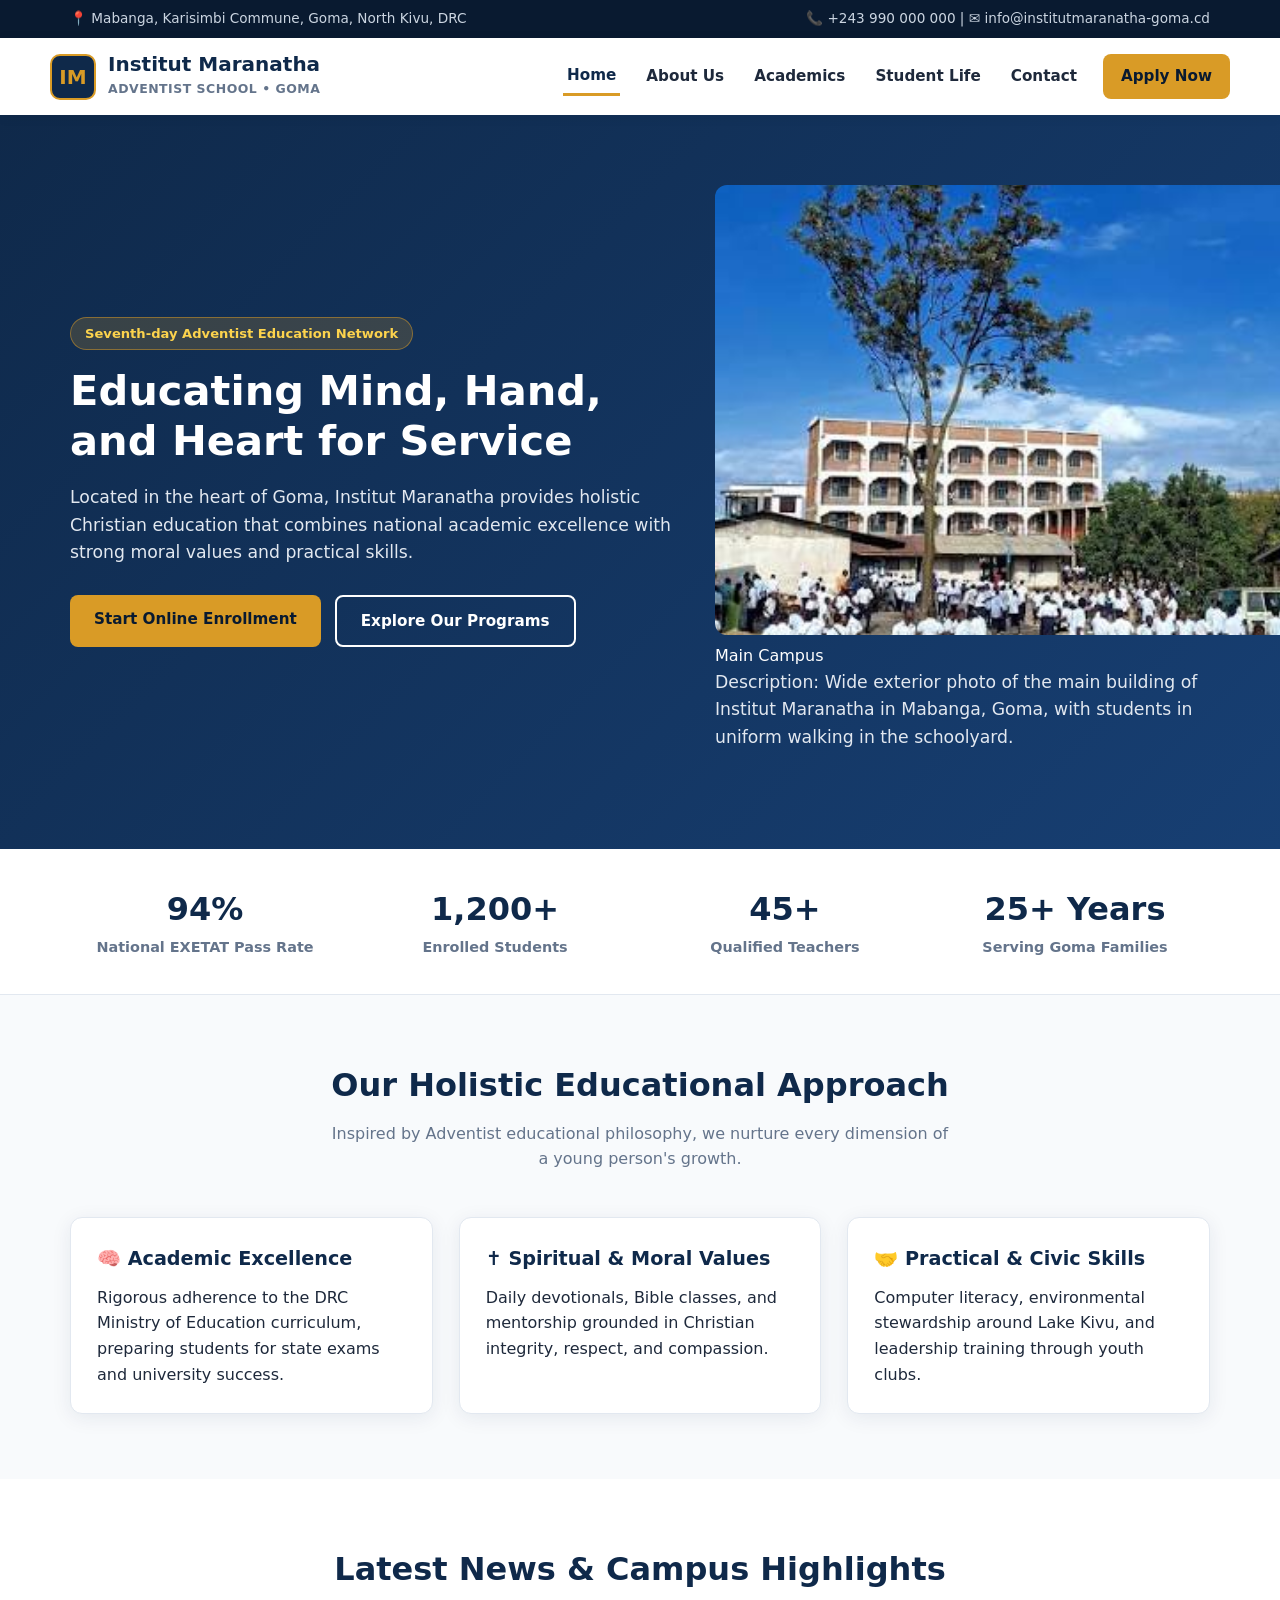
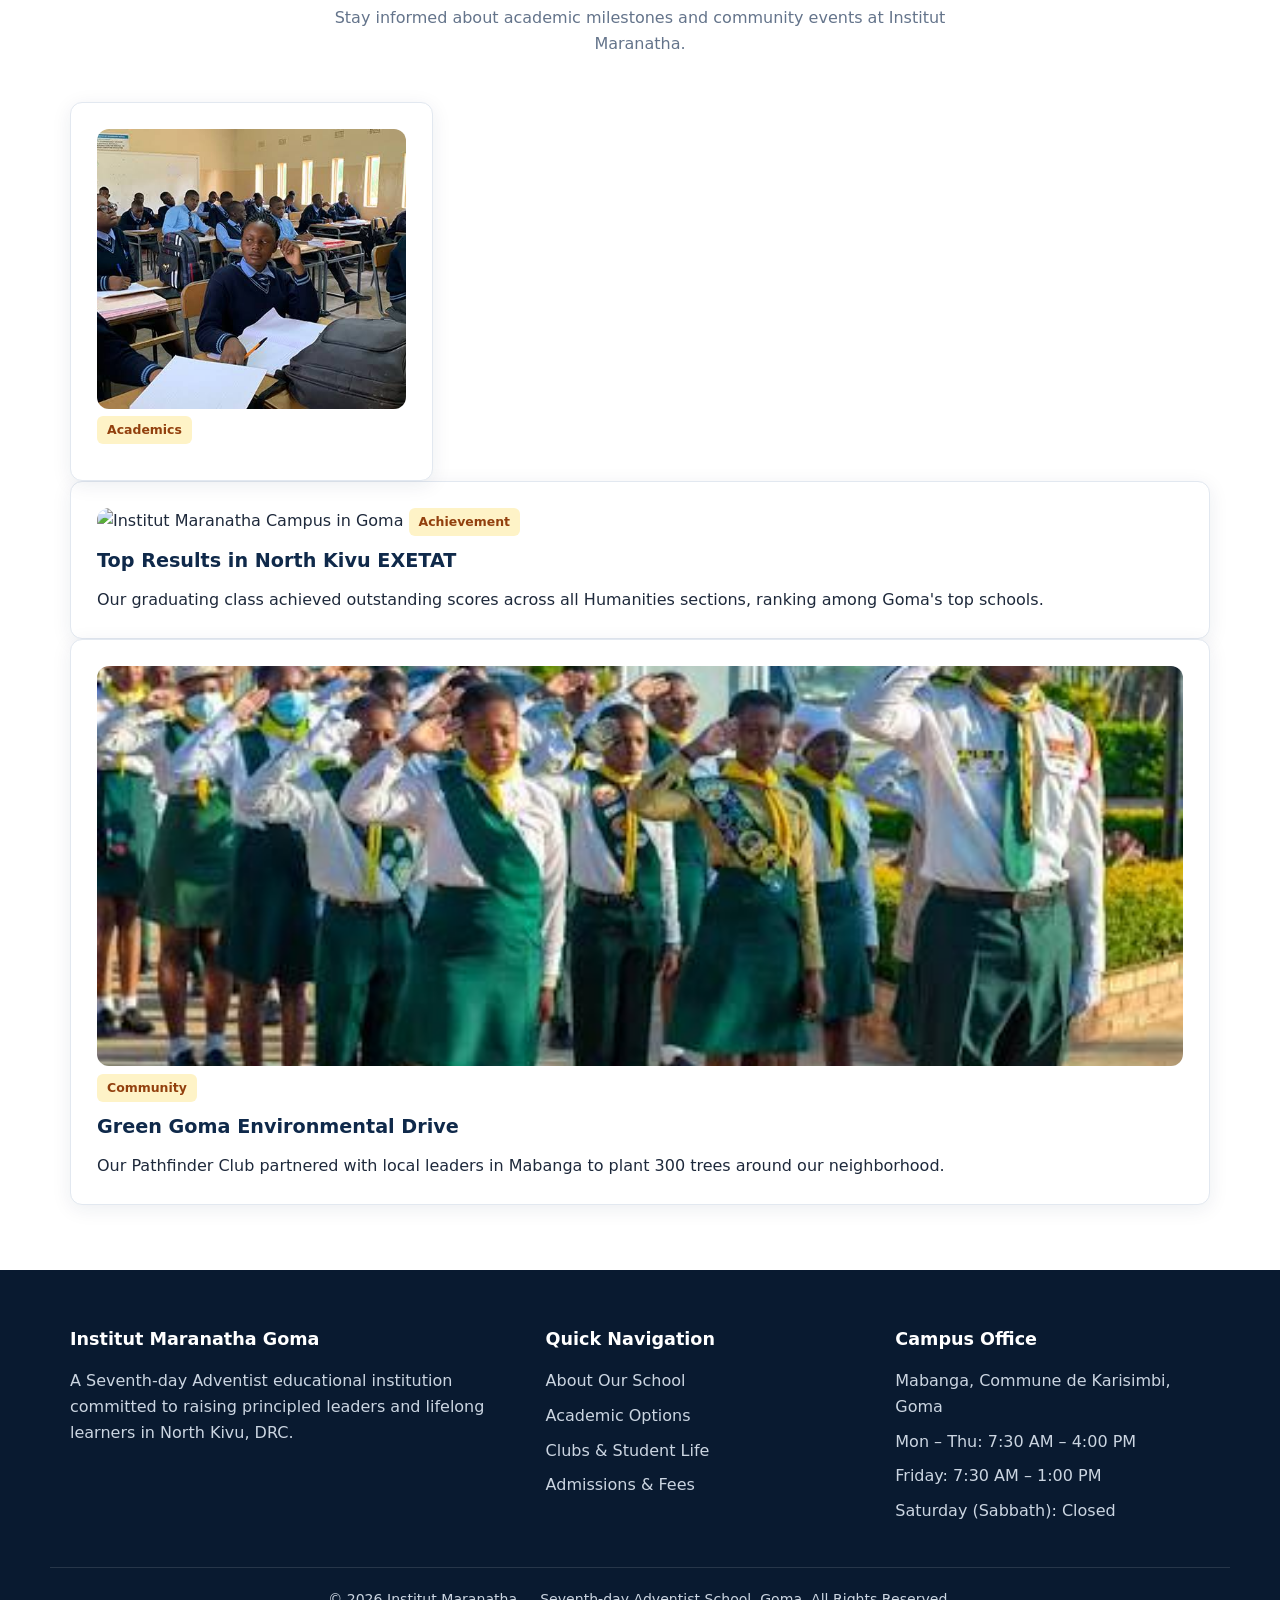
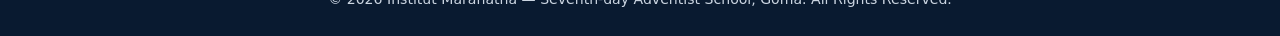
==== index.html @ 22b6304e "Create index.html" ====
<!DOCTYPE html>
<html lang="en">
<head>
  <meta charset="UTF-8">
  <meta name="viewport" content="width=device-width, initial-scale=1.0">
  <title>Institut Maranatha Goma | Seventh-day Adventist School</title>
  <link rel="stylesheet" href="style.css">
</head>
<body>

  <!-- Top Info Bar -->
  <div class="top-bar">
    <div class="container">
      <span>📍 Mabanga, Karisimbi Commune, Goma, North Kivu, DRC</span>
      <span>📞 +243 990 000 000 | ✉️ info@institutmaranatha-goma.cd</span>
    </div>
  </div>

  <!-- Main Navigation -->
  <header>
    <div class="container navbar">
      <a href="index.html" class="logo">
        <div class="logo-badge">IM</div>
        <div class="logo-text">
          <h1>Institut Maranatha</h1>
          <span>Adventist School • Goma</span>
        </div>
      </a>
      <button class="menu-toggle" id="menuToggle" aria-label="Open Menu">☰</button>
      <nav class="nav-links" id="navLinks">
        <a href="index.html" class="active">Home</a>
        <a href="about.html">About Us</a>
        <a href="academics.html">Academics</a>
        <a href="student-life.html">Student Life</a>
        <a href="contact.html">Contact</a>
        <a href="admissions.html" class="nav-cta">Apply Now</a>
      </nav>
    </div>
  </header>

  <!-- Hero Section -->
  <section class="hero">
    <div class="container hero-grid">
      <div>
        <span class="badge">Seventh-day Adventist Education Network</span>
        <h2>Educating Mind, Hand, and Heart for Service</h2>
        <p>
          Located in the heart of Goma, Institut Maranatha provides holistic Christian education that combines national academic excellence with strong moral values and practical skills.
        </p>
        <div class="btn-group">
          <a href="admissions.html" class="btn btn-primary">Start Online Enrollment</a>
          <a href="academics.html" class="btn btn-outline">Explore Our Programs</a>
        </div>
      </div>

      <!-- PHOTO INSERTION FRAME 1 -->
      <div><img src="images.jpg" alt="Institut Maranatha Campus in Goma" style="width: 120%; height: 450px; object-fit: cover; border-radius: 12px;">
        <span class="cam-icon">Main Campus</span>
        
        <p style="color: #e2e8f0;">
          Description: Wide exterior photo of the main building of Institut Maranatha in Mabanga, Goma, with students in uniform walking in the schoolyard.
        </p>
      
    </div>
  </section>

  <!-- Key Statistics -->
  <section class="stats-bar">
    <div class="container grid-4">
      <div class="stat-item">
        <h3>94%</h3>
        <p>National EXETAT Pass Rate</p>
      </div>
      <div class="stat-item">
        <h3>1,200+</h3>
        <p>Enrolled Students</p>
      </div>
      <div class="stat-item">
        <h3>45+</h3>
        <p>Qualified Teachers</p>
      </div>
      <div class="stat-item">
        <h3>25+ Years</h3>
        <p>Serving Goma Families</p>
      </div>
    </div>
  </section>

  <!-- Three Pillars of Adventist Education -->
  <section class="section">
    <div class="container">
      <div class="section-title">
        <h2>Our Holistic Educational Approach</h2>
        <p>Inspired by Adventist educational philosophy, we nurture every dimension of a young person's growth.</p>
      </div>

      <div class="grid-3">
        <div class="card">
          <h3>🧠 Academic Excellence</h3>
          <p>Rigorous adherence to the DRC Ministry of Education curriculum, preparing students for state exams and university success.</p>
        </div>
        <div class="card">
          <h3>✝️ Spiritual & Moral Values</h3>
          <p>Daily devotionals, Bible classes, and mentorship grounded in Christian integrity, respect, and compassion.</p>
        </div>
        <div class="card">
          <h3>🤝 Practical & Civic Skills</h3>
          <p>Computer literacy, environmental stewardship around Lake Kivu, and leadership training through youth clubs.</p>
        </div>
      </div>
    </div>
  </section>

  <!-- Campus News & Updates -->
  <section class="section section-alt">
    <div class="container">
      <div class="section-title">
        <h2>Latest News & Campus Highlights</h2>
        <p>Stay informed about academic milestones and community events at Institut Maranatha.</p>
      </div>

      <div class="grid-3">
        <div class="card">
          <!-- PHOTO INSERTION FRAME 2 -->
           <img src="students in class.jpg" alt="Institut Maranatha Campus in Goma" style="width: 100%; height: 280px; object-fit: cover; border-radius: 12px;">
          <span class="tag">Academics</span>
        </div>

          
          
        </div>

        <div class="card">
          <!-- PHOTO INSERTION FRAME 3 -->
           <img src="finalist student.jpg" alt="Institut Maranatha Campus in Goma" style="width: 100%;
            height: 280px; object-fit: cover; border-radius: 12px;">
          <span class="tag">Achievement</span>
          <h3>Top Results in North Kivu EXETAT</h3>
          <p>Our graduating class achieved outstanding scores across all Humanities sections, ranking among Goma's top schools.</p>
        </div>

        <div class="card">
          <!-- PHOTO INSERTION FRAME 4 -->
           <img src="pathound student.jpg" alt="Institut Maranatha Campus in Goma" style="width: 100%; height: 400px; object-fit: cover; border-radius: 12px;">
          
          <span class="tag">Community</span>
          <h3>Green Goma Environmental Drive</h3>
          <p>Our Pathfinder Club partnered with local leaders in Mabanga to plant 300 trees around our neighborhood.</p>
        </div>
      </div>
    </div>
  </section>

  <!-- Footer -->
  <footer>
    <div class="container footer-grid">
      <div>
        <h4>Institut Maranatha Goma</h4>
        <p>A Seventh-day Adventist educational institution committed to raising principled leaders and lifelong learners in North Kivu, DRC.</p>
      </div>
      <div>
        <h4>Quick Navigation</h4>
        <ul>
          <li><a href="about.html">About Our School</a></li>
          <li><a href="academics.html">Academic Options</a></li>
          <li><a href="student-life.html">Clubs & Student Life</a></li>
          <li><a href="admissions.html">Admissions & Fees</a></li>
        </ul>
      </div>
      <div>
        <h4>Campus Office</h4>
        <ul>
          <li>Mabanga, Commune de Karisimbi, Goma</li>
          <li>Mon – Thu: 7:30 AM – 4:00 PM</li>
          <li>Friday: 7:30 AM – 1:00 PM</li>
          <li>Saturday (Sabbath): Closed</li>
        </ul>
      </div>
    </div>
    <div class="container footer-bottom">
      <p>&copy; 2026 Institut Maranatha — Seventh-day Adventist School, Goma. All Rights Reserved.</p>
    </div>
  </footer>

  <script src="script.js"></script>
</body>
</html>
---- style.css ----
/* =========================================
   INSTITUT MARANATHA - SHARED STYLESHEET
   ========================================= */
:root {
  --navy: #0f294a;
  --navy-dark: #091a30;
  --gold: #d99b26;
  --gold-light: #fef3c7;
  --forest: #1e5631;
  --bg-light: #f8fafc;
  --white: #ffffff;
  --text-dark: #1e293b;
  --text-muted: #64748b;
  --border: #e2e8f0;
  --radius: 12px;
  --shadow: 0 4px 20px rgba(15, 41, 74, 0.08);
}

* {
  box-sizing: border-box;
  margin: 0;
  padding: 0;
}

body {
  font-family: 'Segoe UI', system-ui, -apple-system, sans-serif;
  background-color: var(--bg-light);
  color: var(--text-dark);
  line-height: 1.6;
}

a {
  text-decoration: none;
  color: inherit;
}

ul {
  list-style: none;
}

.container {
  max-width: 1180px;
  margin: 0 auto;
  padding: 0 20px;
}

/* --- TOP BAR & NAVIGATION --- */
.top-bar {
  background-color: var(--navy-dark);
  color: #cbd5e1;
  font-size: 0.85rem;
  padding: 8px 0;
}

.top-bar .container {
  display: flex;
  justify-content: space-between;
  flex-wrap: wrap;
  gap: 10px;
}

header {
  background-color: var(--white);
  box-shadow: 0 2px 12px rgba(0, 0, 0, 0.06);
  position: sticky;
  top: 0;
  z-index: 1000;
}

.navbar {
  display: flex;
  justify-content: space-between;
  align-items: center;
  padding: 15px 0;
}

.logo {
  display: flex;
  align-items: center;
  gap: 12px;
}

.logo-badge {
  width: 46px;
  height: 46px;
  background-color: var(--navy);
  color: var(--gold);
  border-radius: 10px;
  display: flex;
  align-items: center;
  justify-content: center;
  font-weight: 800;
  font-size: 1.25rem;
  border: 2px solid var(--gold);
}

.logo-text h1 {
  font-size: 1.25rem;
  color: var(--navy);
  line-height: 1.1;
}

.logo-text span {
  font-size: 0.78rem;
  color: var(--text-muted);
  font-weight: 600;
  text-transform: uppercase;
  letter-spacing: 0.5px;
}

.nav-links {
  display: flex;
  align-items: center;
  gap: 22px;
}

.nav-links a {
  font-weight: 600;
  font-size: 0.95rem;
  color: var(--text-dark);
  padding: 6px 4px;
  transition: color 0.2s;
}

.nav-links a:hover,
.nav-links a.active {
  color: var(--navy);
  border-bottom: 3px solid var(--gold);
}

.nav-cta {
  background-color: var(--gold);
  color: var(--navy-dark) !important;
  padding: 10px 18px !important;
  border-radius: 8px;
  border-bottom: none !important;
  font-weight: 700 !important;
}

.nav-cta:hover {
  background-color: #c2871b;
}

.menu-toggle {
  display: none;
  background: none;
  border: 2px solid var(--navy);
  color: var(--navy);
  font-size: 1.4rem;
  padding: 4px 10px;
  border-radius: 6px;
  cursor: pointer;
}

/* --- PHOTO PLACEHOLDER FRAMES --- */
.photo-frame {
  background-color: #eef2f6;
  border: 2.5px dashed #94a3b8;
  border-radius: var(--radius);
  display: flex;
  flex-direction: column;
  align-items: center;
  justify-content: center;
  text-align: center;
  padding: 24px;
  color: #475569;
  min-height: 240px;
  transition: border-color 0.2s, background-color 0.2s;
}

.photo-frame:hover {
  border-color: var(--navy);
  background-color: #e2e8f0;
}

.photo-frame .cam-icon {
  font-size: 2.2rem;
  margin-bottom: 10px;
}

.photo-frame strong {
  color: var(--navy);
  font-size: 0.95rem;
  margin-bottom: 6px;
  display: block;
}

.photo-frame p {
  font-size: 0.85rem;
  max-width: 340px;
  color: #475569;
}

/* --- HERO & PAGE HEADERS --- */
.hero {
  background: linear-gradient(135deg, var(--navy) 0%, #173f73 100%);
  color: var(--white);
  padding: 70px 0;
}

.hero-grid {
  display: grid;
  grid-template-columns: 1.1fr 0.9fr;
  gap: 40px;
  align-items: center;
}

.badge {
  display: inline-block;
  background-color: rgba(217, 155, 38, 0.2);
  color: #fcd34d;
  border: 1px solid rgba(217, 155, 38, 0.5);
  padding: 5px 14px;
  border-radius: 50px;
  font-size: 0.82rem;
  font-weight: 700;
  margin-bottom: 16px;
}

.hero h2 {
  font-size: 2.6rem;
  line-height: 1.2;
  margin-bottom: 18px;
}

.hero p {
  font-size: 1.08rem;
  color: #e2e8f0;
  margin-bottom: 28px;
}

.btn-group {
  display: flex;
  gap: 14px;
  flex-wrap: wrap;
}

.btn {
  display: inline-block;
  padding: 12px 24px;
  border-radius: 8px;
  font-weight: 700;
  cursor: pointer;
  border: none;
  font-size: 0.95rem;
  transition: transform 0.15s, background-color 0.2s;
}

.btn:hover {
  transform: translateY(-2px);
}

.btn-primary {
  background-color: var(--gold);
  color: var(--navy-dark);
}

.btn-outline {
  border: 2px solid var(--white);
  color: var(--white);
  background: transparent;
}

.btn-navy {
  background-color: var(--navy);
  color: var(--white);
}

.page-header {
  background-color: var(--navy);
  color: var(--white);
  padding: 50px 0;
  text-align: center;
}

.page-header h1 {
  font-size: 2.2rem;
  margin-bottom: 10px;
}

.page-header p {
  color: #cbd5e1;
  max-width: 650px;
  margin: 0 auto;
}

/* --- SECTIONS & GRIDS --- */
.section {
  padding: 65px 0;
}

.section-alt {
  background-color: var(--white);
}

.section-title {
  text-align: center;
  margin-bottom: 45px;
}

.section-title h2 {
  font-size: 2rem;
  color: var(--navy);
  margin-bottom: 10px;
}

.section-title p {
  color: var(--text-muted);
  max-width: 620px;
  margin: 0 auto;
}

.grid-2 {
  display: grid;
  grid-template-columns: repeat(2, 1fr);
  gap: 32px;
  align-items: center;
}

.grid-3 {
  display: grid;
  grid-template-columns: repeat(3, 1fr);
  gap: 26px;
}

.grid-4 {
  display: grid;
  grid-template-columns: repeat(4, 1fr);
  gap: 20px;
}

.card {
  background-color: var(--white);
  border-radius: var(--radius);
  padding: 26px;
  box-shadow: var(--shadow);
  border: 1px solid var(--border);
}

.card h3 {
  color: var(--navy);
  margin-bottom: 10px;
  font-size: 1.2rem;
}

/* --- STATS BAR --- */
.stats-bar {
  background-color: var(--white);
  padding: 35px 0;
  border-bottom: 1px solid var(--border);
}

.stat-item {
  text-align: center;
}

.stat-item h3 {
  font-size: 2rem;
  color: var(--navy);
}

.stat-item p {
  color: var(--text-muted);
  font-weight: 600;
  font-size: 0.9rem;
}

/* --- FILTER BUTTONS (ACADEMICS) --- */
.filter-bar {
  display: flex;
  justify-content: center;
  gap: 12px;
  flex-wrap: wrap;
  margin-bottom: 35px;
}

.filter-btn {
  padding: 10px 20px;
  border-radius: 50px;
  border: 2px solid var(--navy);
  background: var(--white);
  color: var(--navy);
  font-weight: 700;
  cursor: pointer;
}

.filter-btn.active,
.filter-btn:hover {
  background: var(--navy);
  color: var(--white);
}

.tag {
  display: inline-block;
  font-size: 0.78rem;
  font-weight: 700;
  padding: 4px 10px;
  border-radius: 6px;
  background-color: var(--gold-light);
  color: #92400e;
  margin-bottom: 10px;
}

/* --- FORMS --- */
.form-group {
  margin-bottom: 18px;
}

.form-group label {
  display: block;
  font-weight: 600;
  margin-bottom: 6px;
  color: var(--navy);
}

.form-group input,
.form-group select,
.form-group textarea {
  width: 100%;
  padding: 12px;
  border: 1.5px solid #cbd5e1;
  border-radius: 8px;
  font-size: 0.95rem;
  font-family: inherit;
}

.form-group input:focus,
.form-group select:focus,
.form-group textarea:focus {
  outline: none;
  border-color: var(--navy);
}

.alert-box {
  display: none;
  padding: 16px;
  border-radius: 8px;
  margin-top: 18px;
  font-weight: 600;
}

.alert-success {
  background-color: #dcfce7;
  color: #166534;
  border: 1px solid #86efac;
}

.alert-error {
  background-color: #fee2e2;
  color: #991b1b;
  border: 1px solid #fca5a5;
}

/* --- FOOTER --- */
footer {
  background-color: var(--navy-dark);
  color: #cbd5e1;
  padding: 55px 0 25px;
}

.footer-grid {
  display: grid;
  grid-template-columns: 1.4fr 1fr 1fr;
  gap: 35px;
  margin-bottom: 35px;
}

footer h4 {
  color: var(--white);
  margin-bottom: 15px;
  font-size: 1.1rem;
}

footer ul li {
  margin-bottom: 9px;
}

footer ul a:hover {
  color: var(--gold);
}

.footer-bottom {
  border-top: 1px solid rgba(255, 255, 255, 0.12);
  padding-top: 20px;
  text-align: center;
  font-size: 0.88rem;
}

/* --- RESPONSIVE DESIGN --- */
@media (max-width: 900px) {
  .hero-grid,
  .grid-2,
  .grid-3,
  .grid-4,
  .footer-grid {
    grid-template-columns: 1fr;
  }

  .menu-toggle {
    display: block;
  }

  .nav-links {
    display: none;
    flex-direction: column;
    position: absolute;
    top: 76px;
    left: 0;
    width: 100%;
    background-color: var(--white);
    padding: 20px;
    box-shadow: 0 10px 20px rgba(0, 0, 0, 0.1);
    align-items: flex-start;
  }

  .nav-links.open {
    display: flex;
  }
}
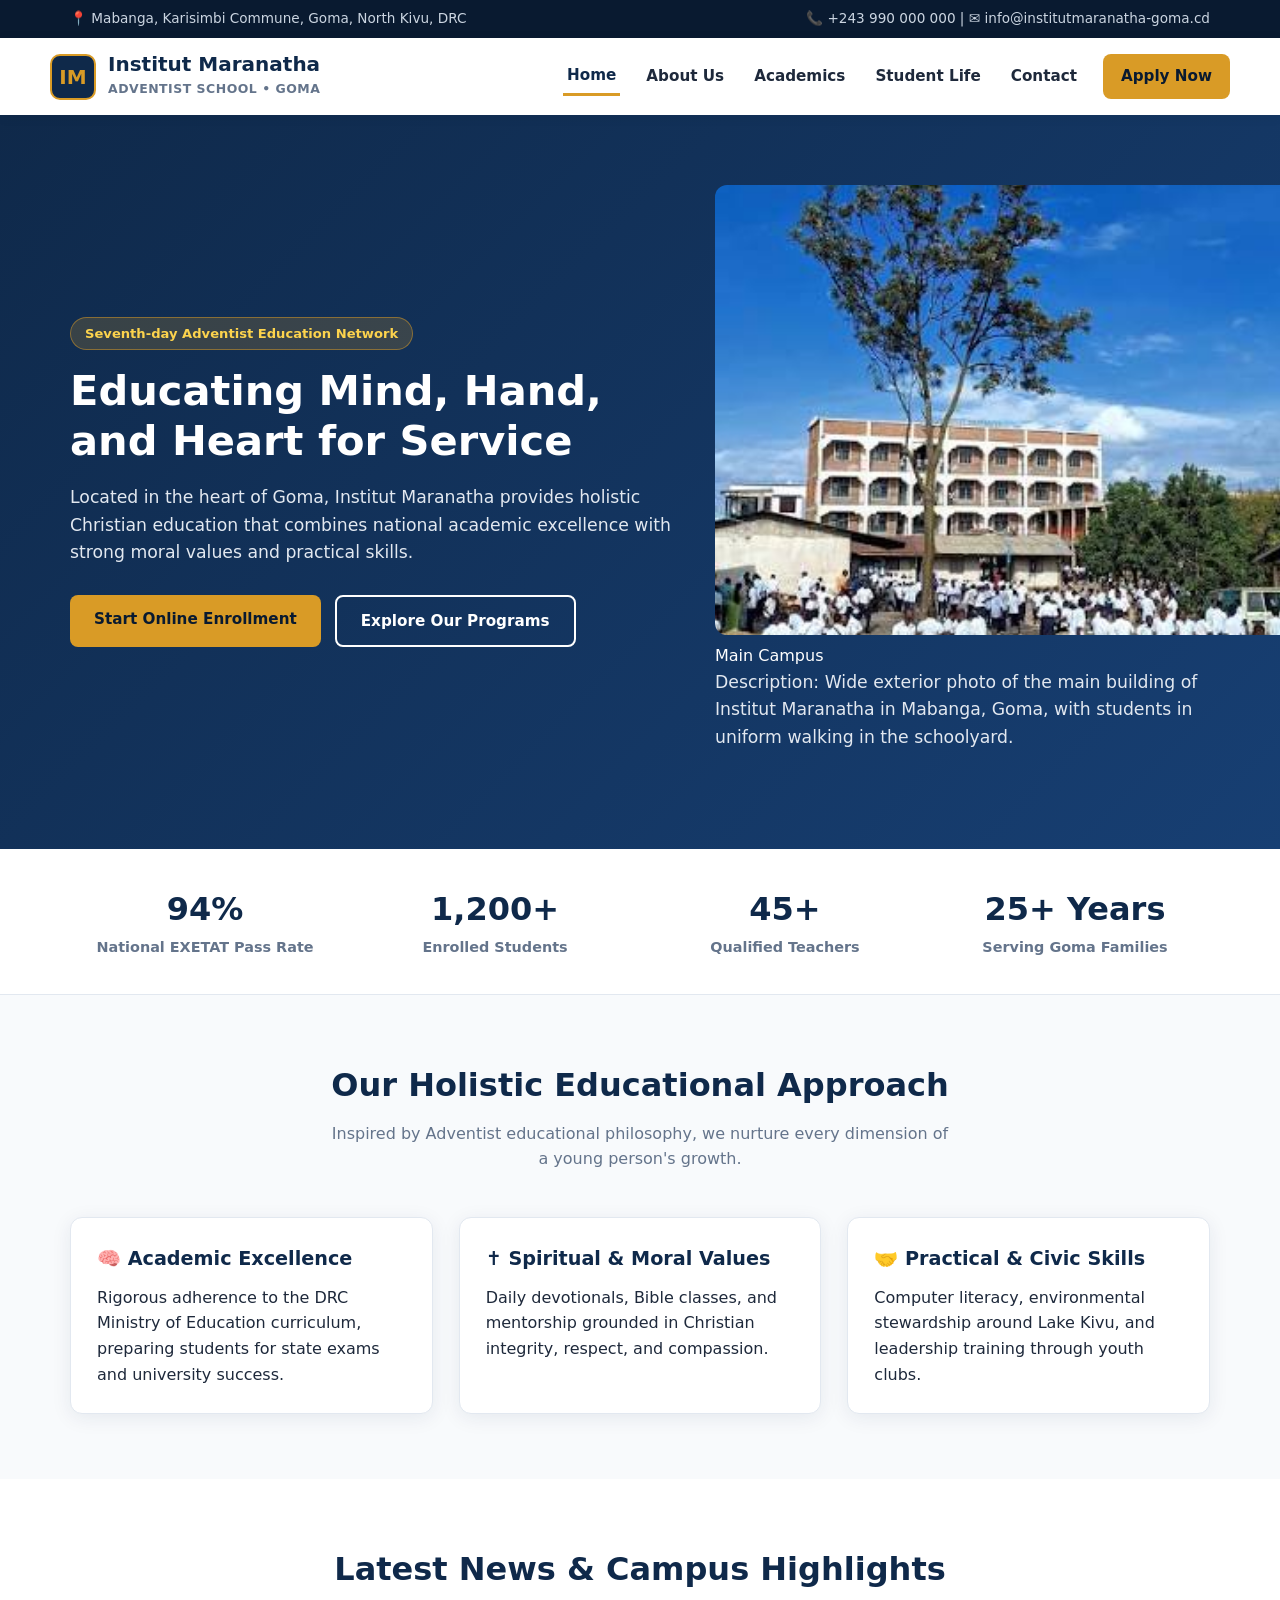
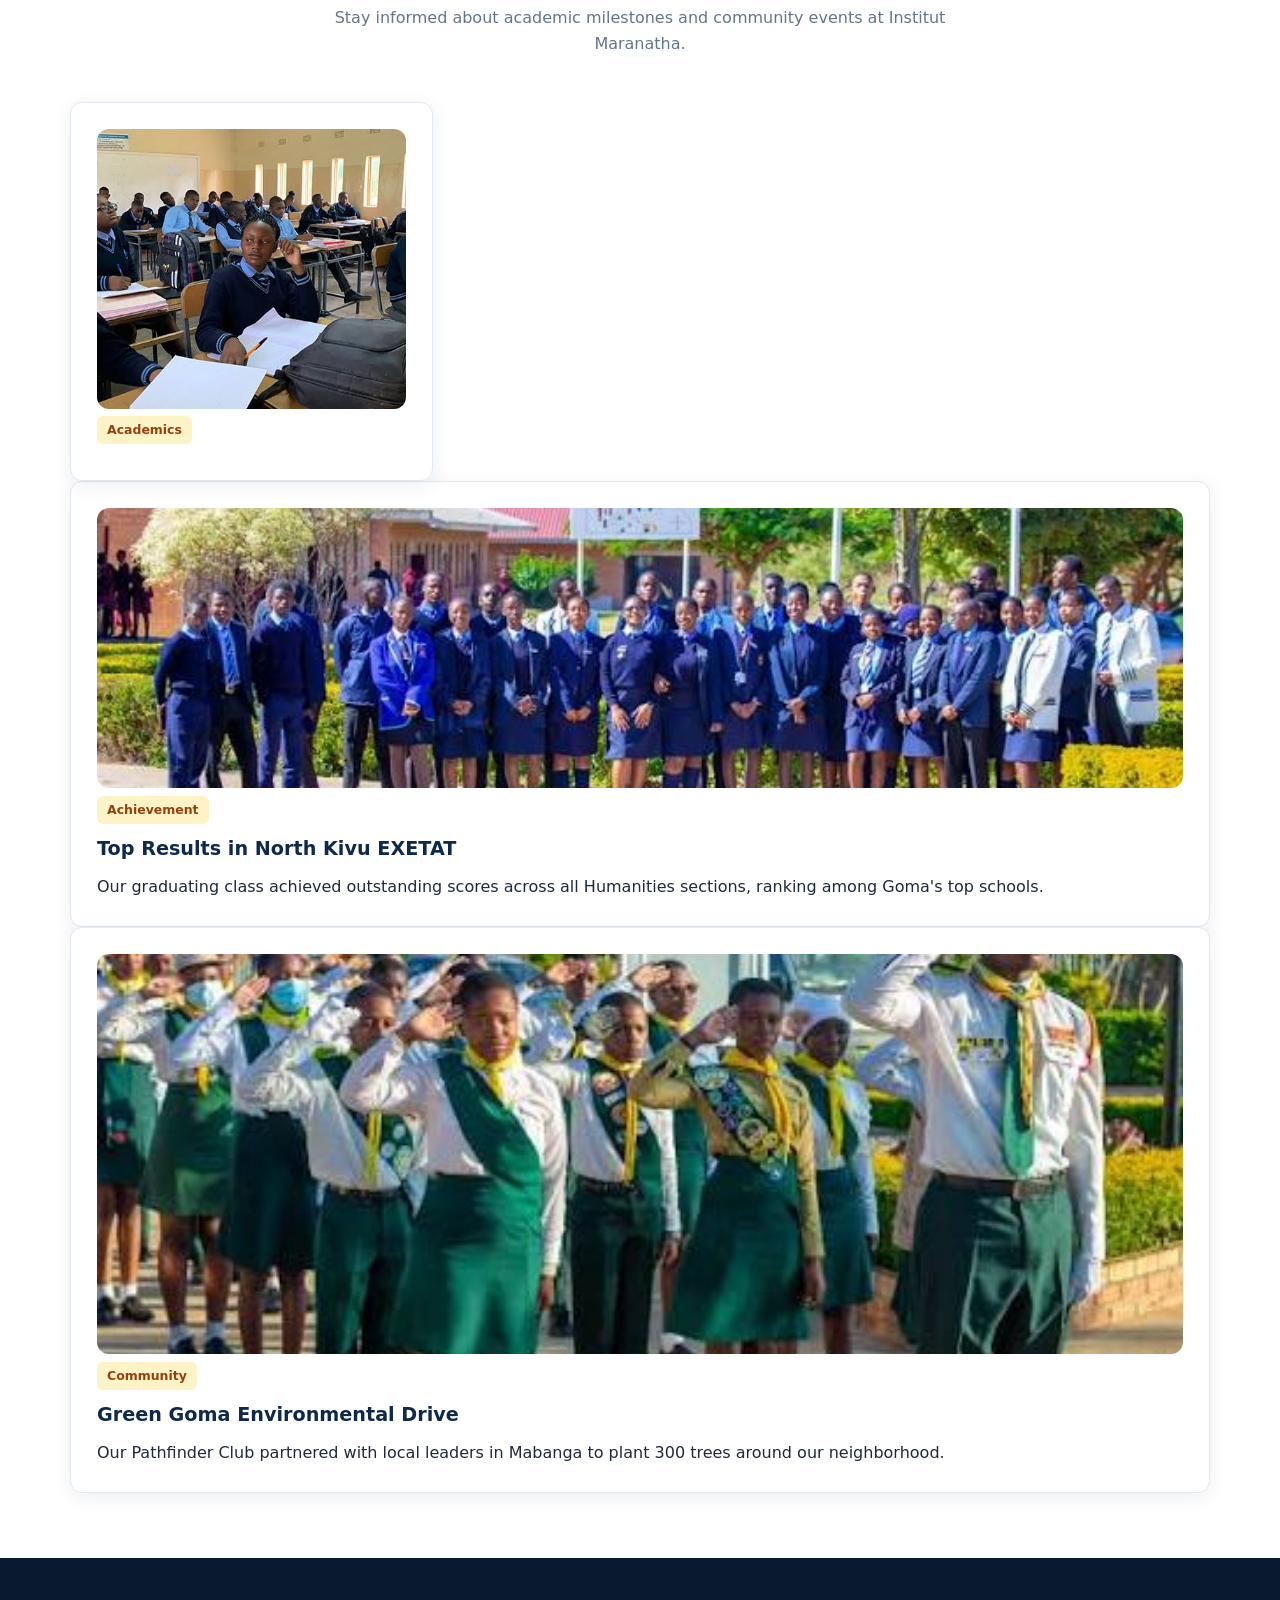
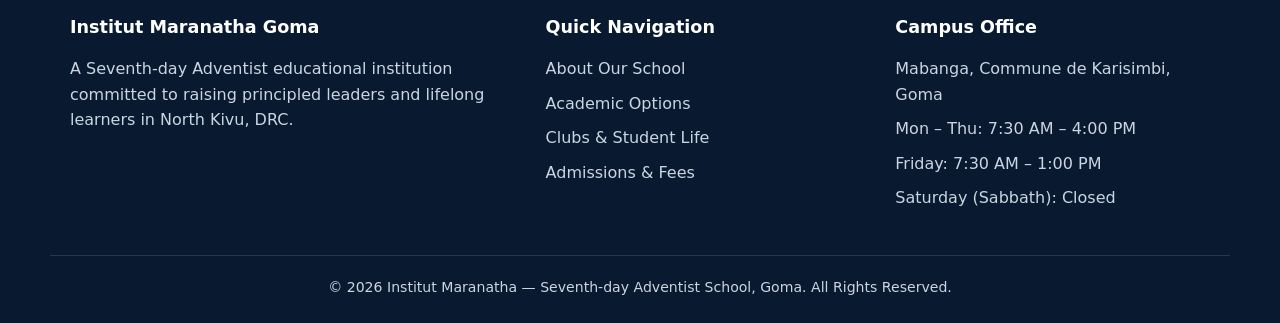
==== commit c3e191c4: "Update index.html" ====
--- a/index.html
+++ b/index.html
@@ -8,7 +8,7 @@
 </head>
 <body>
 
-  <!-- Top Info Bar -->
+  
   <div class="top-bar">
     <div class="container">
       <span>📍 Mabanga, Karisimbi Commune, Goma, North Kivu, DRC</span>
@@ -16,7 +16,7 @@
     </div>
   </div>
 
-  <!-- Main Navigation -->
+  
   <header>
     <div class="container navbar">
       <a href="index.html" class="logo">
@@ -38,7 +38,6 @@
     </div>
   </header>
 
-  <!-- Hero Section -->
   <section class="hero">
     <div class="container hero-grid">
       <div>
@@ -53,7 +52,6 @@
         </div>
       </div>
 
-      <!-- PHOTO INSERTION FRAME 1 -->
       <div><img src="images.jpg" alt="Institut Maranatha Campus in Goma" style="width: 120%; height: 450px; object-fit: cover; border-radius: 12px;">
         <span class="cam-icon">Main Campus</span>
         
@@ -64,7 +62,6 @@
     </div>
   </section>
 
-  <!-- Key Statistics -->
   <section class="stats-bar">
     <div class="container grid-4">
       <div class="stat-item">
@@ -86,7 +83,7 @@
     </div>
   </section>
 
-  <!-- Three Pillars of Adventist Education -->
+ 
   <section class="section">
     <div class="container">
       <div class="section-title">
@@ -111,7 +108,6 @@
     </div>
   </section>
 
-  <!-- Campus News & Updates -->
   <section class="section section-alt">
     <div class="container">
       <div class="section-title">
@@ -121,7 +117,7 @@
 
       <div class="grid-3">
         <div class="card">
-          <!-- PHOTO INSERTION FRAME 2 -->
+         
            <img src="students in class.jpg" alt="Institut Maranatha Campus in Goma" style="width: 100%; height: 280px; object-fit: cover; border-radius: 12px;">
           <span class="tag">Academics</span>
         </div>
@@ -131,7 +127,7 @@
         </div>
 
         <div class="card">
-          <!-- PHOTO INSERTION FRAME 3 -->
+          
            <img src="finalist student.jpg" alt="Institut Maranatha Campus in Goma" style="width: 100%;
             height: 280px; object-fit: cover; border-radius: 12px;">
           <span class="tag">Achievement</span>
@@ -140,7 +136,7 @@
         </div>
 
         <div class="card">
-          <!-- PHOTO INSERTION FRAME 4 -->
+          
            <img src="pathound student.jpg" alt="Institut Maranatha Campus in Goma" style="width: 100%; height: 400px; object-fit: cover; border-radius: 12px;">
           
           <span class="tag">Community</span>
@@ -151,7 +147,7 @@
     </div>
   </section>
 
-  <!-- Footer -->
+
   <footer>
     <div class="container footer-grid">
       <div>
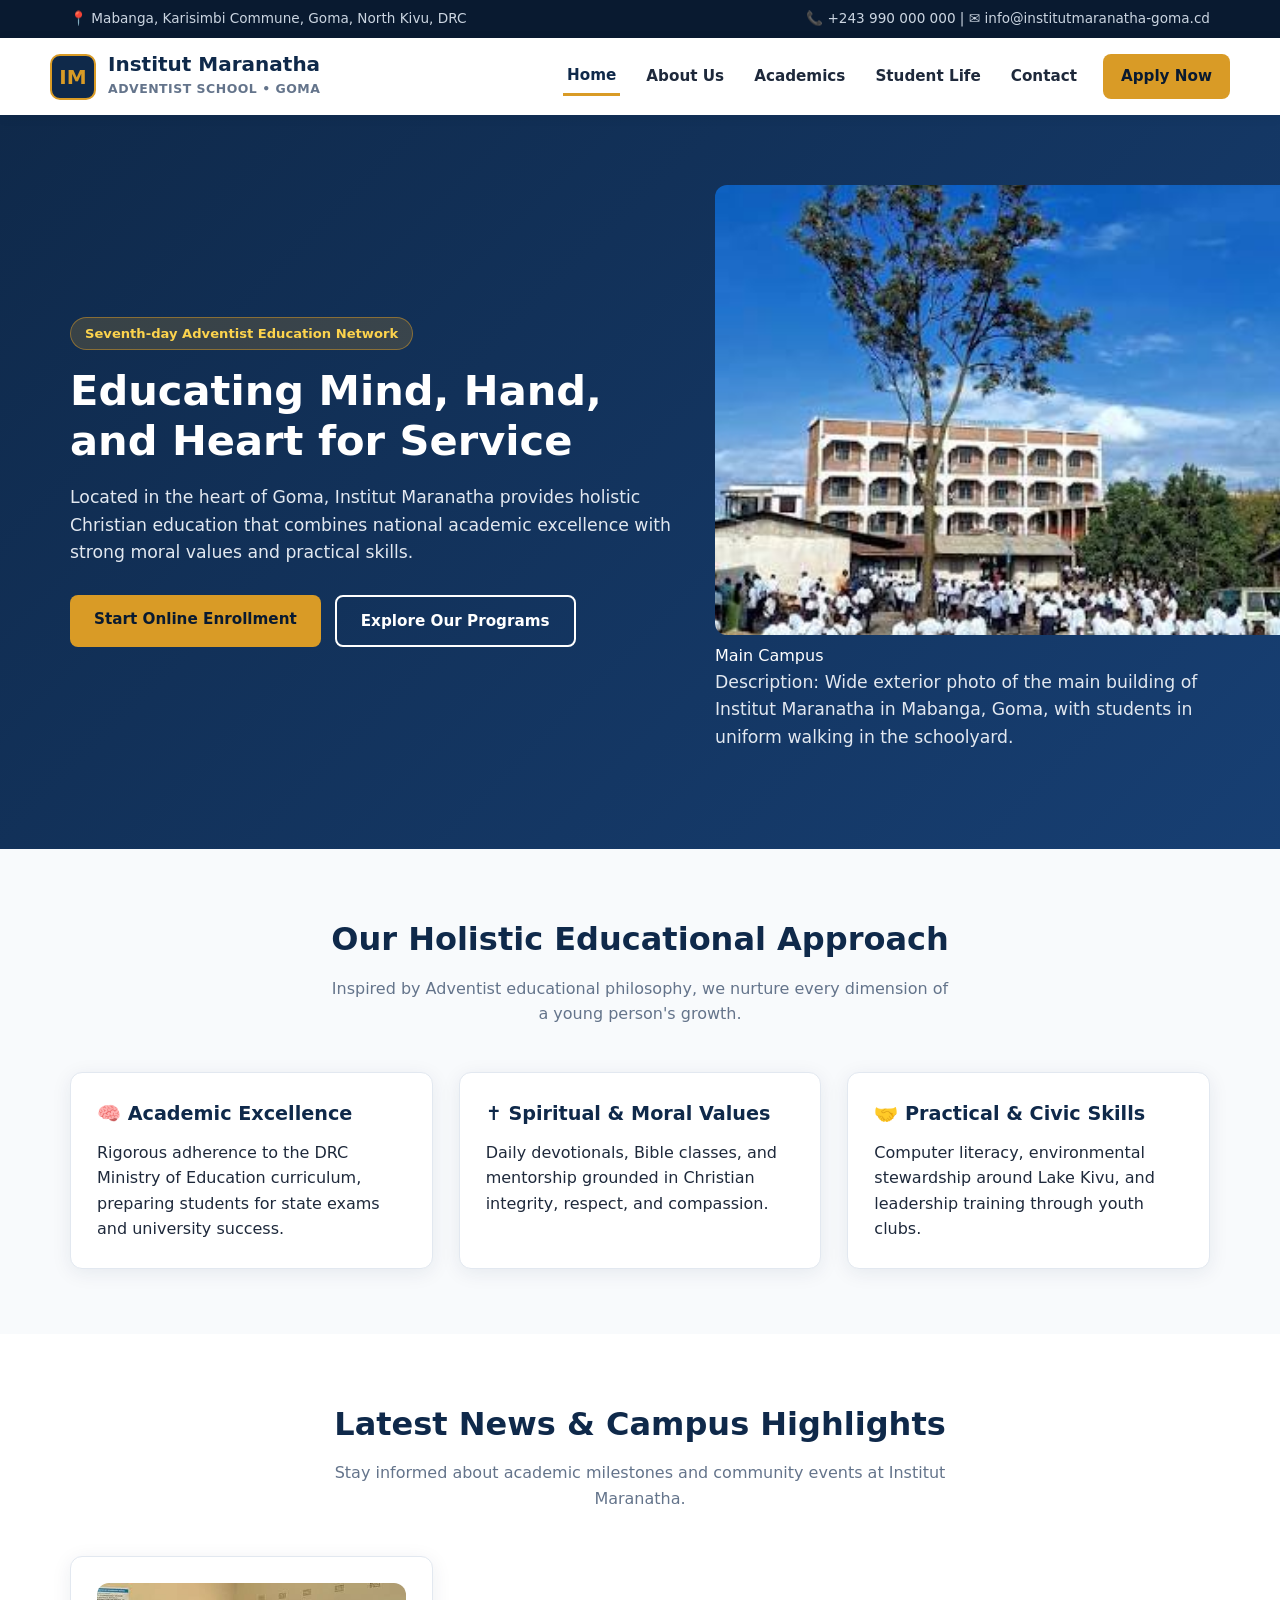
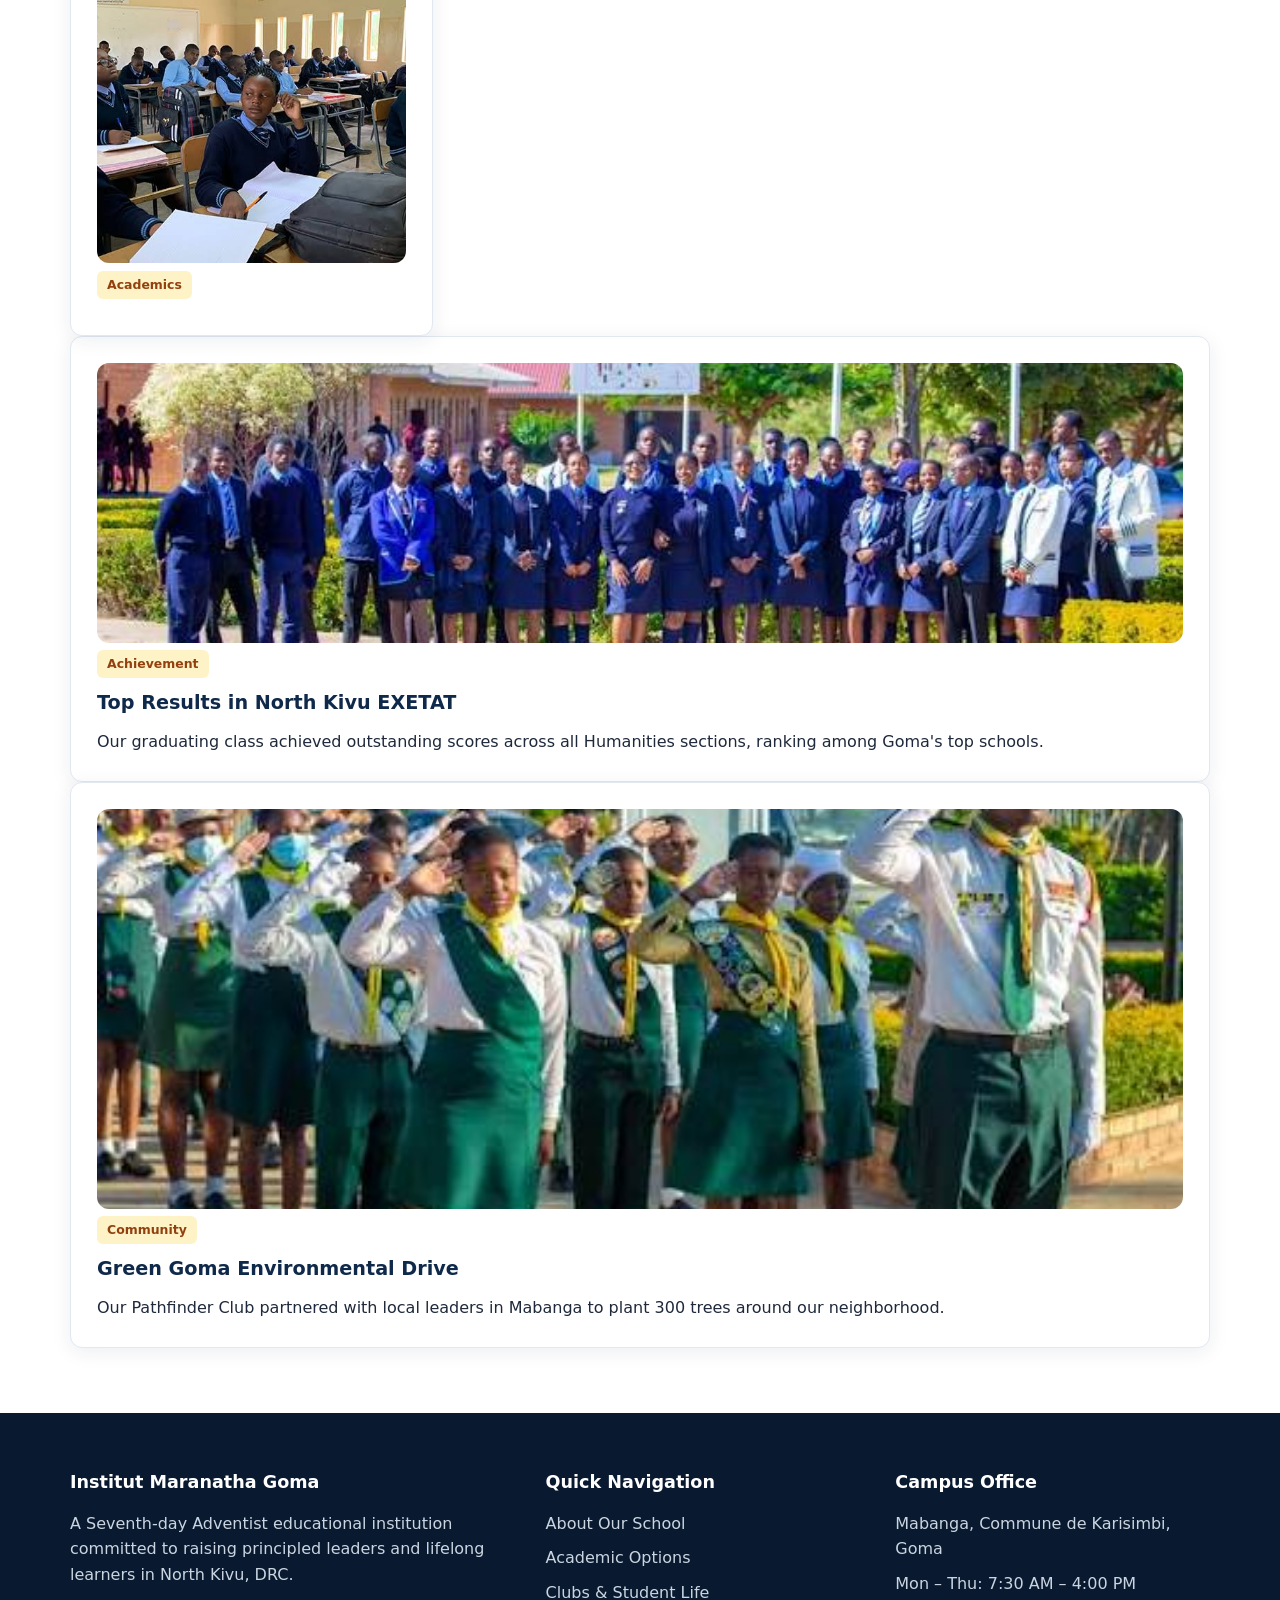
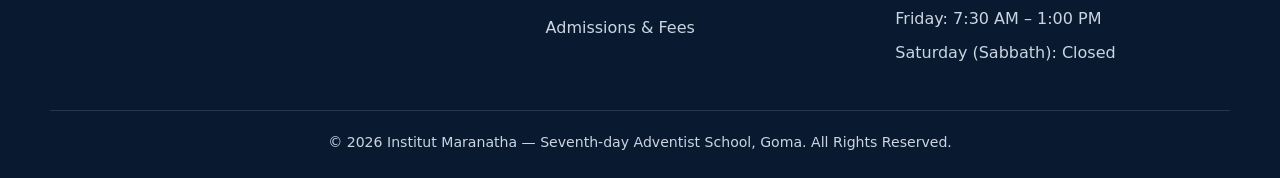
==== commit b799bdef: "Update index.html" ====
--- a/index.html
+++ b/index.html
@@ -62,26 +62,7 @@
     </div>
   </section>
 
-  <section class="stats-bar">
-    <div class="container grid-4">
-      <div class="stat-item">
-        <h3>94%</h3>
-        <p>National EXETAT Pass Rate</p>
-      </div>
-      <div class="stat-item">
-        <h3>1,200+</h3>
-        <p>Enrolled Students</p>
-      </div>
-      <div class="stat-item">
-        <h3>45+</h3>
-        <p>Qualified Teachers</p>
-      </div>
-      <div class="stat-item">
-        <h3>25+ Years</h3>
-        <p>Serving Goma Families</p>
-      </div>
-    </div>
-  </section>
+  
 
  
   <section class="section">
